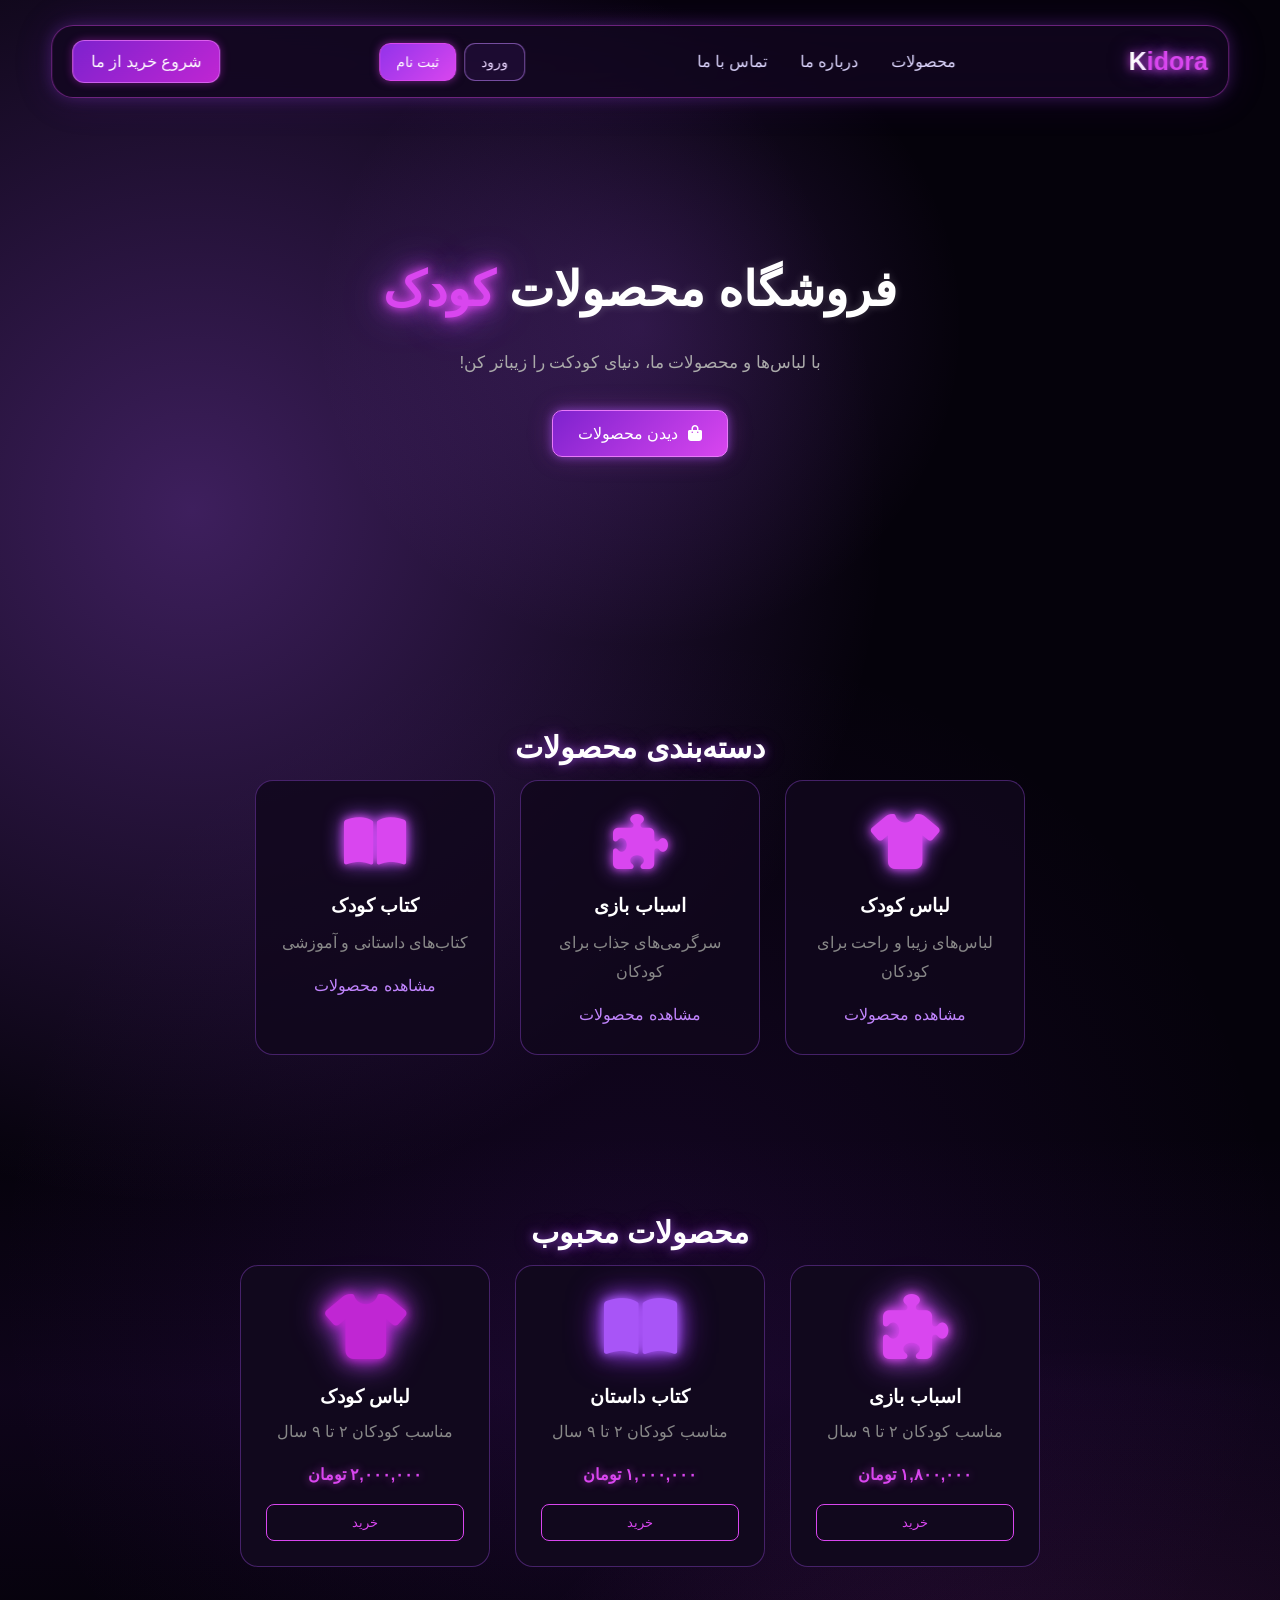
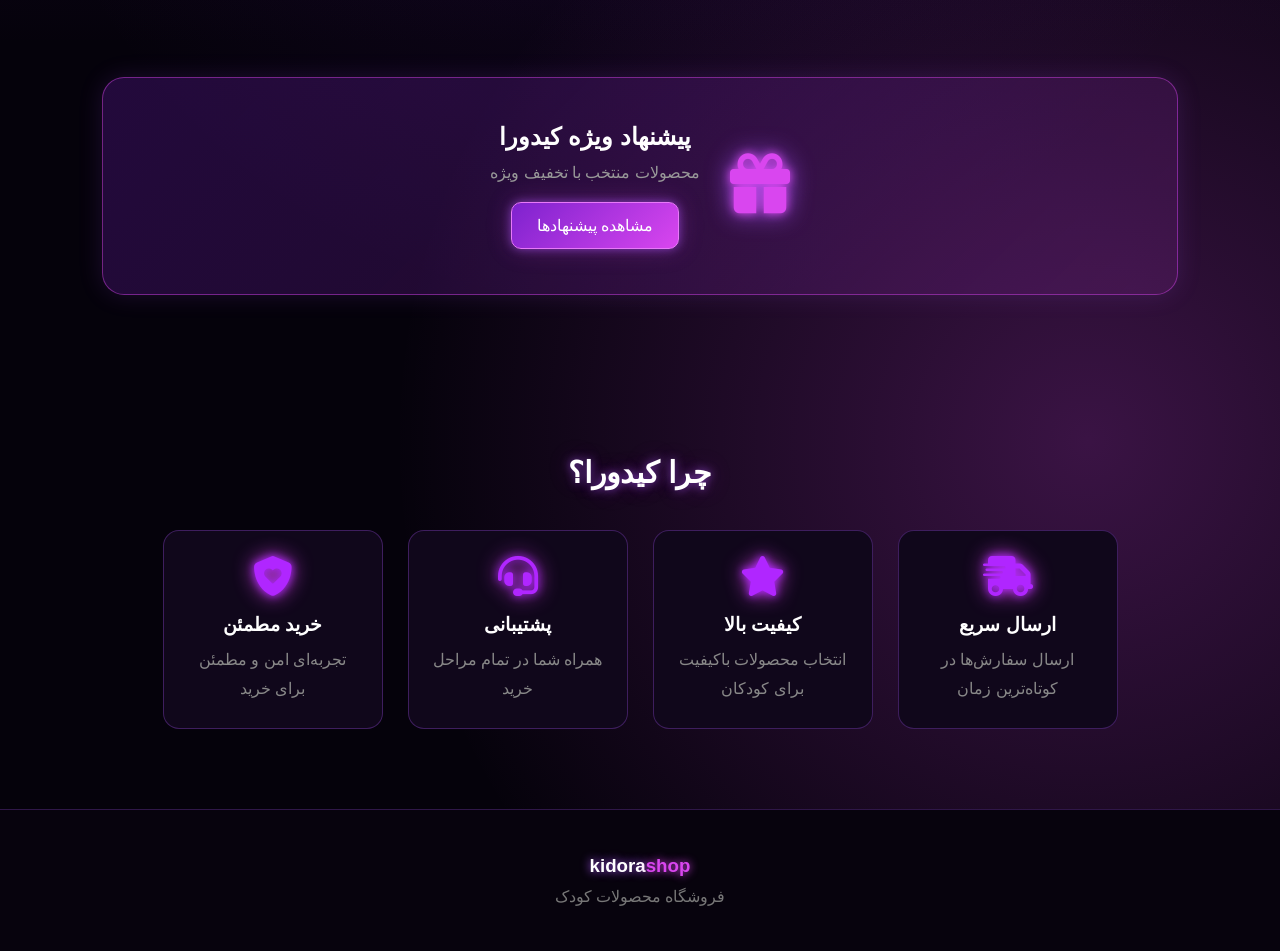
==== index.html @ d736cafd "Update website files" ====
<!DOCTYPE html>
<html lang="fa" dir="rtl">

<head>

    <meta charset="UTF-8">

    <meta name="viewport" content="width=device-width, initial-scale=1.0">

    <title>Kidora | فروشگاه کودک</title>

    <link rel="stylesheet" href="index.css">

    <!-- Font Awesome -->
    <link rel="stylesheet"
          href="https://cdnjs.cloudflare.com/ajax/libs/font-awesome/6.5.2/css/all.min.css">

</head>


<body>

    <nav class="navbar">

        <a href="index.html" class="logo">
            K<span>idora</span>
        </a>


        <input type="checkbox" id="menu-kidora">


        <ul class="menu">


            <li>
                <a href="../project/product.html">محصولات</a>
            </li>

            <li>
                <a href="../project/about.html">درباره ما</a>
            </li>

            <li>
                <a href="../project/contact.html">تماس با ما</a>
            </li>

        </ul>


        <!-- ورود و ثبت نام -->

        <div class="auth-links">

            <a href="login.html" class="login-link">
                ورود
            </a>

            <a href="register.html" class="register-link">
                ثبت نام
            </a>

        </div>


        <!-- شروع خرید -->

        <a href="#" class="contact">
            شروع خرید از ما
        </a>


        <!-- منوی موبایل -->

        <label for="menu-kidora" class="hamberger">

            <span class="open">☰</span>

            <span class="close">✕</span>

        </label>

    </nav>


    <!-- =========================
         HERO
         بخش جدید
    ========================== -->

    <section class="hero">

        <div>

            <h1>
                فروشگاه محصولات
                <span>کودک</span>
            </h1>

            <p>
                با لباس‌ها و محصولات ما،
                دنیای کودکت را زیباتر کن!
            </p>

            <a href="../project/product.html" class="btn">
                <i class="fa-solid fa-bag-shopping"></i>
                دیدن محصولات
            </a>

        </div>

    </section>


    <!-- =========================
         CATEGORIES
         بخش جدید
    ========================== -->

    <section class="categories">

        <h2>
            دسته‌بندی محصولات
        </h2>

        <div class="category-cards">


            <div class="category-card">

                <div class="category-icon">
                    <i class="fa-solid fa-shirt"></i>
                </div>

                <h3>
                    لباس کودک
                </h3>

                <p>
                    لباس‌های زیبا و راحت برای کودکان
                </p>

                <a href="../project/product.html">
                    مشاهده محصولات
                </a>

            </div>


            <div class="category-card">

                <div class="category-icon">
                    <i class="fa-solid fa-puzzle-piece"></i>
                </div>

                <h3>
                    اسباب بازی
                </h3>

                <p>
                    سرگرمی‌های جذاب برای کودکان
                </p>

                <a href="../project/product.html">
                    مشاهده محصولات
                </a>

            </div>


            <div class="category-card">

                <div class="category-icon">
                    <i class="fa-solid fa-book-open"></i>
                </div>

                <h3>
                    کتاب کودک
                </h3>

                <p>
                    کتاب‌های داستانی و آموزشی
                </p>

                <a href="../project/product.html">
                    مشاهده محصولات
                </a>

            </div>


        </div>

    </section>


    <!-- =========================
         POPULAR PRODUCTS
         بخش جدید
    ========================== -->

    <section class="product">

        <h2>
            محصولات محبوب
        </h2>


        <div class="cards">


            <div class="card">

                <div class="icon iconpink">
                    <i class="fa-solid fa-puzzle-piece"></i>
                </div>

                <h3>
                    اسباب بازی
                </h3>

                <p>
                    مناسب کودکان ۲ تا ۹ سال
                </p>

                <strong>
                    ۱,۸۰۰,۰۰۰ تومان
                </strong>

                <button type="button">
                    خرید
                </button>

            </div>


            <div class="card">

                <div class="icon iconpurple">
                    <i class="fa-solid fa-book-open"></i>
                </div>

                <h3>
                    کتاب داستان
                </h3>

                <p>
                    مناسب کودکان ۲ تا ۹ سال
                </p>

                <strong>
                    ۱,۰۰۰,۰۰۰ تومان
                </strong>

                <button type="button">
                    خرید
                </button>

            </div>


            <div class="card">

                <div class="icon iconviolet">
                    <i class="fa-solid fa-shirt"></i>
                </div>

                <h3>
                    لباس کودک
                </h3>

                <p>
                    مناسب کودکان ۲ تا ۹ سال
                </p>

                <strong>
                    ۲,۰۰۰,۰۰۰ تومان
                </strong>

                <button type="button">
                    خرید
                </button>

            </div>


        </div>

    </section>


    <!-- =========================
         SPECIAL OFFER
         بخش جدید
    ========================== -->

    <section class="offer">

        <div class="offer-icon">

            <i class="fa-solid fa-gift"></i>

        </div>


        <div>

            <h2>
                پیشنهاد ویژه کیدورا
            </h2>

            <p>
                محصولات منتخب با تخفیف ویژه
            </p>

            <a href="../project/product.html" class="btn">
                مشاهده پیشنهادها
            </a>

        </div>

    </section>


    <!-- =========================
         FEATURES
         بخش جدید
    ========================== -->

    <section class="features">

        <h2>
            چرا کیدورا؟
        </h2>


        <div class="feature-cards">


            <div class="feature">

                <i class="fa-solid fa-truck-fast"></i>

                <h3>
                    ارسال سریع
                </h3>

                <p>
                    ارسال سفارش‌ها در کوتاه‌ترین زمان
                </p>

            </div>


            <div class="feature">

                <i class="fa-solid fa-star"></i>

                <h3>
                    کیفیت بالا
                </h3>

                <p>
                    انتخاب محصولات باکیفیت برای کودکان
                </p>

            </div>


            <div class="feature">

                <i class="fa-solid fa-headset"></i>

                <h3>
                    پشتیبانی
                </h3>

                <p>
                    همراه شما در تمام مراحل خرید
                </p>

            </div>


            <div class="feature">

                <i class="fa-solid fa-shield-heart"></i>

                <h3>
                    خرید مطمئن
                </h3>

                <p>
                    تجربه‌ای امن و مطمئن برای خرید
                </p>

            </div>


        </div>

    </section>


    <!-- =========================
         FOOTER
         بخش جدید
    ========================== -->

    <footer>

        <h3>
            kidora<span>shop</span>
        </h3>

        <p>
            فروشگاه محصولات کودک
        </p>

    </footer>


</body>

</html>
---- index.css ----
/* =====================================================
   KIDORA - NEON PURPLE HOME
===================================================== */

*,
*::before,
*::after{
    margin: 0;
    padding: 0;
    box-sizing: border-box;
}
body{
    min-height: 100vh;
    font-family: tahoma,arial,sans-serif;
    background: 
    radial-gradient(circle at 15% 20%,rgba(168,85,247,0.35),transparent 30%),
    radial-gradient(circle at 85% 80%,rgba(217,70,239,0.25),transparent 30%),
    radial-gradient(circle at 50% 50%,rgba(126,34,206,0.12),transparent 45%),
    #05020b;

    color: #ffffff;
}

/* =====================================================
   NAVBAR
===================================================== */

.navbar{
    width: 92%;
    max-width: 1200px;

    position: fixed;
    top: 25px;
    left: 50%;
    transform: translateX(-50%);
    padding: 14px 20px;
    display: flex;
    align-items: center;
    justify-content: space-between;
    gap: 20px;

    background: rgba(18,7,32,0.78);
    border: 1px solid rgba(217, 70, 239, 0.45);
    border-radius: 22px;
    backdrop-filter: blur(20px);
    -webkit-backdrop-filter: blur(20px);
    box-shadow: 
    0 0 15px rgba(168,85,247,0.25),
    0 0 40px rgba(126,34,206,0.15);
    z-index: 1000;
}

/* =====================================================
   LOGO
===================================================== */

.logo {
    color: #ffffff;
    text-decoration: none;

    font-size: 25px;
    font-weight: bold;

    text-shadow:
        0 0 8px rgba(217, 70, 239, 0.8),
        0 0 20px rgba(168, 85, 247, 0.5);

    white-space: nowrap;
}

.logo span {
    color: #d946ef;

    text-shadow:
        0 0 8px #d946ef,
        0 0 18px #a855f7;
}


/* =====================================================
   MENU
===================================================== */

.menu {
    display: flex;
    align-items: center;
    gap: 5px;

    list-style: none;
}

.menu a {
    display: block;

    color: #ddd6fe;
    text-decoration: none;

    padding: 11px 14px;

    border-radius: 12px;

    transition: 0.3s ease;
}

.menu a:hover {
    color: #ffffff;

    background: rgba(168, 85, 247, 0.18);

    box-shadow:
        0 0 10px rgba(168, 85, 247, 0.25);

    text-shadow:
        0 0 8px #d946ef;
}


/* =====================================================
   LOGIN / REGISTER BUTTONS
===================================================== */

.auth-links {
    display: flex;
    align-items: center;
    gap: 8px;
}

.auth-links a {
    text-decoration: none;
    padding: 10px 16px;

    border-radius: 11px;

    font-size: 14px;

    transition: 0.3s ease;
}

.login-link {
    color: #e9d5ff;

    border: 1px solid rgba(192, 132, 252, 0.55);

    background: rgba(168, 85, 247, 0.08);
}

.login-link:hover {
    color: #ffffff;

    background: rgba(168, 85, 247, 0.2);

    box-shadow:
        0 0 10px rgba(168, 85, 247, 0.5);
}

.register-link {
    color: #ffffff;

    background: linear-gradient(
        135deg,
        #9333ea,
        #d946ef
    );

    border: 1px solid #d946ef;

    box-shadow:
        0 0 8px rgba(217, 70, 239, 0.5);
}

.register-link:hover {
    transform: translateY(-2px);

    box-shadow:
        0 0 10px #d946ef,
        0 0 25px rgba(217, 70, 239, 0.6);
}


/* =====================================================
   CONTACT / START SHOPPING
===================================================== */

.contact {
    color: #ffffff;

    text-decoration: none;

    padding: 11px 18px;

    border-radius: 12px;

    background: linear-gradient(
        135deg,
        #7e22ce,
        #c026d3
    );

    border: 1px solid rgba(232, 121, 249, 0.7);

    box-shadow:
        0 0 8px rgba(192, 38, 211, 0.45);

    transition: 0.3s ease;

    white-space: nowrap;
}

.contact:hover {
    transform: translateY(-2px);

    box-shadow:
        0 0 10px #d946ef,
        0 0 25px rgba(168, 85, 247, 0.55);
}


/* =====================================================
   MOBILE MENU CHECKBOX
===================================================== */

#menu-kidora {
    display: none;
}


/* =====================================================
   HAMBURGER
===================================================== */

.hamberger {
    display: none;

    width: 45px;
    height: 45px;

    align-items: center;
    justify-content: center;

    border-radius: 12px;

    background: rgba(168, 85, 247, 0.18);

    border: 1px solid rgba(217, 70, 239, 0.5);

    color: #ffffff;

    font-size: 25px;

    cursor: pointer;

    box-shadow:
        0 0 10px rgba(168, 85, 247, 0.25);
}

.hamberger .close {
    display: none;
}


/* =====================================================
   RESPONSIVE
===================================================== */

@media (max-width: 1200px) {

    .navbar {
        flex-wrap: wrap;
    }

    .hamberger {
        display: flex;
    }

    .menu,
    .contact,
    .auth-links {
        display: none;
        width: 100%;
    }


    #menu-kidora:checked ~ .menu {
        display: flex;

        flex-direction: column;
        align-items: stretch;

        width: 100%;

        margin-top: 12px;
        padding-top: 12px;

        border-top: 1px solid rgba(217, 70, 239, 0.35);

        animation: showMenu 0.3s ease;
    }

    #menu-kidora:checked ~ .menu li a {
        text-align: center;
    }


    #menu-kidora:checked ~ .auth-links {
        display: flex;

        justify-content: center;

        width: 100%;

        margin-top: 10px;
    }


    #menu-kidora:checked ~ .contact {
        display: block;

        width: 100%;

        margin-top: 10px;

        text-align: center;
    }


    #menu-kidora:checked ~ .hamberger .open {
        display: none;
    }

    #menu-kidora:checked ~ .hamberger .close {
        display: inline;
    }
}


/* =====================================================
   ANIMATION
===================================================== */

@keyframes showMenu {

    from {
        opacity: 0;
        transform: translateY(-10px);
    }

    to {
        opacity: 1;
        transform: translateY(0);
    }
}


/* =====================================================
   SMALL MOBILE
===================================================== */

@media (max-width: 480px) {

    .navbar {
        top: 15px;
        width: 94%;
        padding: 12px 14px;
    }

    .logo {
        font-size: 21px;
    }

    .auth-links {
        flex-direction: column;
    }

    .auth-links a {
        width: 100%;
        text-align: center;
    }
}

/* =====================================================
   HOME - HERO
===================================================== */

.hero {
    min-height: 650px;

    display: flex;
    justify-content: center;
    align-items: center;

    text-align: center;

    padding: 140px 8% 80px;

    position: relative;

    background:
        radial-gradient(
            circle at center,
            rgba(168, 85, 247, 0.18),
            transparent 45%
        );
}


.hero h1 {
    font-size: 48px;

    margin-bottom: 20px;

    line-height: 1.5;

    text-shadow:
        0 0 10px rgba(255,255,255,0.2);
}


.hero h1 span {
    color: #d946ef;

    text-shadow:
        0 0 8px #d946ef,
        0 0 20px #d946ef,
        0 0 40px #a855f7;
}


.hero p {
    color: #aaa;

    font-size: 17px;

    line-height: 2;

    margin-bottom: 30px;
}


/* =====================================================
   BUTTON
===================================================== */

.btn {
    display: inline-flex;

    align-items: center;
    justify-content: center;

    gap: 10px;

    padding: 13px 25px;

    color: #ffffff;

    text-decoration: none;

    border-radius: 10px;

    background: linear-gradient(
        135deg,
        #7e22ce,
        #d946ef
    );

    border: 1px solid #e879f9;

    box-shadow:
        0 0 10px rgba(168,85,247,0.6),
        0 0 25px rgba(217,70,239,0.25);

    transition: 0.3s ease;
}


.btn:hover {

    transform: translateY(-3px);

    box-shadow:
        0 0 12px #d946ef,
        0 0 30px rgba(217,70,239,0.7),
        0 0 50px rgba(168,85,247,0.3);
}


/* =====================================================
   CATEGORIES
===================================================== */

.categories {

    padding: 80px 8%;

    text-align: center;
}


.categories h2,
.product h2,
.features h2 {

    font-size: 30px;

    margin-bottom: 15px;

    color: #ffffff;

    text-shadow:
        0 0 10px rgba(168,85,247,0.7),
        0 0 25px rgba(217,70,239,0.25);
}


.section-text {

    color: #888;

    margin-bottom: 40px;
}


/* =====================================================
   CATEGORY CARDS
===================================================== */

.category-cards {

    display: flex;

    justify-content: center;

    gap: 25px;

    flex-wrap: wrap;
}


.category-card {

    width: 240px;

    padding: 30px 20px;

    background: rgba(17,8,29,0.85);

    border: 1px solid rgba(168,85,247,0.35);

    border-radius: 18px;

    transition: 0.3s ease;
}


.category-card:hover {

    transform: translateY(-8px);

    border-color: #d946ef;

    box-shadow:
        0 0 12px rgba(217,70,239,0.6),
        0 0 30px rgba(168,85,247,0.25);
}


.category-icon {

    font-size: 55px;

    margin-bottom: 20px;

    color: #d946ef;

    text-shadow:
        0 0 8px #d946ef,
        0 0 20px #a855f7;
}


.category-card h3 {

    margin-bottom: 12px;
}


.category-card p {

    color: #888;

    line-height: 1.8;

    margin-bottom: 18px;
}


.category-card a {

    color: #c084fc;

    text-decoration: none;

    transition: 0.3s;
}


.category-card a:hover {

    color: #ffffff;

    text-shadow:
        0 0 10px #d946ef;
}


/* =====================================================
   POPULAR PRODUCTS
===================================================== */

.product {

    padding: 80px 8%;

    text-align: center;

    background:
        linear-gradient(
            180deg,
            transparent,
            rgba(126,34,206,0.08),
            transparent
        );
}


.cards {

    display: flex;

    justify-content: center;

    gap: 25px;

    flex-wrap: wrap;
}


.card {

    width: 250px;

    padding: 25px;

    background: #11081d;

    border-radius: 18px;

    border: 1px solid rgba(168,85,247,0.35);

    transition: 0.3s ease;
}


.card:hover {

    transform: translateY(-8px);

    border-color: #d946ef;

    box-shadow:
        0 0 12px rgba(217,70,239,0.5),
        0 0 30px rgba(168,85,247,0.25);
}


.icon {

    font-size: 65px;

    margin-bottom: 20px;
}


.iconpink {

    color: #d946ef;

    text-shadow:
        0 0 8px #d946ef,
        0 0 20px #d946ef,
        0 0 35px #a855f7;
}


.iconpurple {

    color: #a855f7;

    text-shadow:
        0 0 8px #a855f7,
        0 0 20px #a855f7,
        0 0 35px #7e22ce;
}


.iconviolet {

    color: #c026d3;

    text-shadow:
        0 0 8px #c026d3,
        0 0 20px #c026d3,
        0 0 35px #a855f7;
}


.card h3 {

    margin-bottom: 10px;
}


.card p {

    color: #888;

    margin-bottom: 20px;

    line-height: 1.7;
}


.card strong {

    display: block;

    color: #d946ef;

    margin-bottom: 20px;

    text-shadow:
        0 0 8px rgba(217,70,239,0.7);
}


.card button {

    width: 100%;

    padding: 10px;

    border: 1px solid #d946ef;

    border-radius: 8px;

    background: transparent;

    color: #d946ef;

    cursor: pointer;

    transition: 0.3s ease;
}


.card button:hover {

    background: #d946ef;

    color: #ffffff;

    box-shadow:
        0 0 10px #d946ef,
        0 0 25px rgba(217,70,239,0.7);
}


/* =====================================================
   SPECIAL OFFER
===================================================== */

.offer {

    width: 84%;

    max-width: 1100px;

    margin: 30px auto 80px;

    padding: 45px;

    display: flex;

    align-items: center;

    justify-content: center;

    gap: 30px;

    text-align: center;

    background:
        linear-gradient(
            135deg,
            rgba(126,34,206,0.25),
            rgba(217,70,239,0.12)
        );

    border: 1px solid rgba(217,70,239,0.45);

    border-radius: 22px;

    box-shadow:
        0 0 25px rgba(168,85,247,0.15);
}


.offer-icon {

    font-size: 60px;

    color: #d946ef;

    text-shadow:
        0 0 10px #d946ef,
        0 0 25px #a855f7;
}


.offer h2 {

    margin-bottom: 12px;

    color: #ffffff;
}


.offer p {

    color: #999;

    margin-bottom: 20px;
}


/* =====================================================
   FEATURES
===================================================== */

.features {

    padding: 80px 8%;

    text-align: center;
}


.feature-cards {

    display: flex;

    justify-content: center;

    gap: 25px;

    flex-wrap: wrap;

    margin-top: 40px;
}


.feature {

    width: 220px;

    padding: 25px 20px;

    background: #10071b;

    border: 1px solid rgba(168,85,247,0.3);

    border-radius: 16px;

    transition: 0.3s ease;
}


.feature:hover {

    transform: translateY(-6px);

    border-color: #d946ef;

    box-shadow:
        0 0 20px rgba(217,70,239,0.25);
}


.feature > i {

    font-size: 40px;

    color: #b026ff;

    margin-bottom: 18px;

    text-shadow:
        0 0 8px #b026ff,
        0 0 20px #d946ef;
}


.feature h3 {

    margin-bottom: 10px;
}


.feature p {

    color: #888;

    line-height: 1.8;
}


/* =====================================================
   FOOTER
===================================================== */

footer {

    text-align: center;

    padding: 45px 20px;

    border-top: 1px solid rgba(168,85,247,0.25);

    background: #07030d;

    color: #777;
}


footer h3 {

    color: #ffffff;

    margin-bottom: 10px;

    text-shadow:
        0 0 10px #a855f7;
}


footer h3 span {

    color: #d946ef;

    text-shadow:
        0 0 8px #d946ef;
}


/* =====================================================
   RESPONSIVE - HOME
===================================================== */

@media (max-width: 768px) {

    .hero {

        min-height: 550px;

        padding: 130px 20px 60px;
    }


    .hero h1 {

        font-size: 34px;
    }


    .hero p {

        font-size: 15px;
    }


    .categories,
    .product,
    .features {

        padding: 60px 20px;
    }


    .category-card,
    .card,
    .feature {

        width: 100%;

        max-width: 320px;
    }


    .offer {

        width: 90%;

        padding: 35px 20px;

        flex-direction: column;
    }

}


@media (max-width: 480px) {

    .hero h1 {

        font-size: 28px;
    }


    .categories h2,
    .product h2,
    .features h2 {

        font-size: 25px;
    }


    .btn {

        width: 100%;

        max-width: 280px;
    }

}
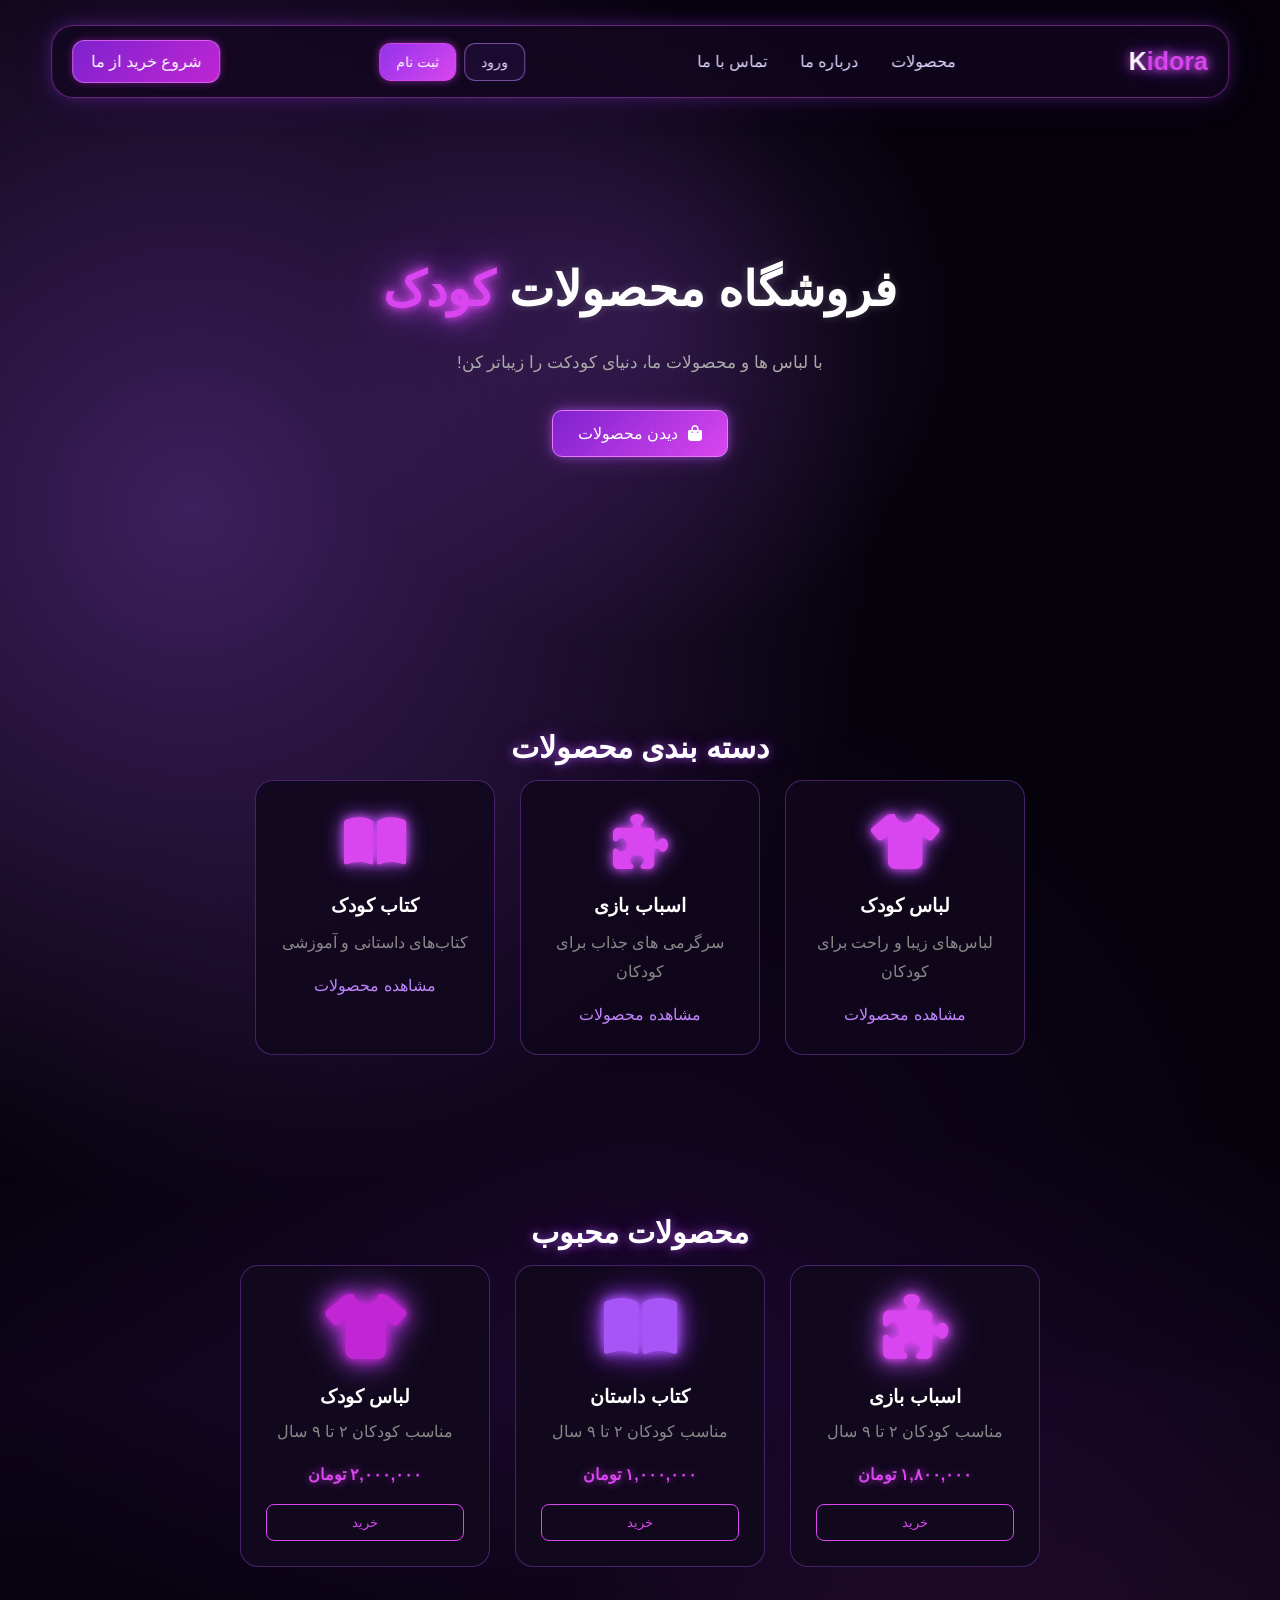
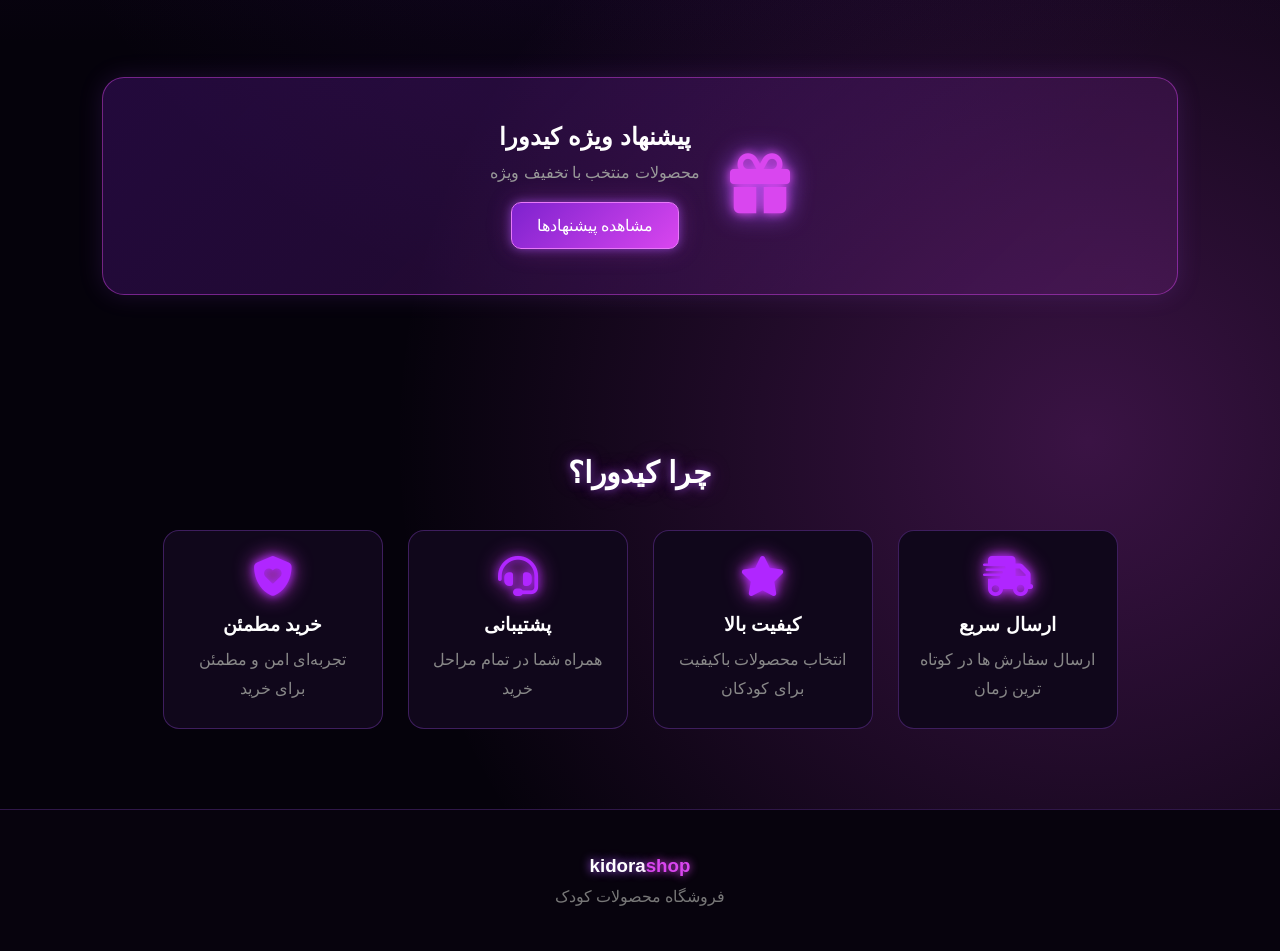
==== commit c5ef7c08: "Fix product page links" ====
--- a/index.html
+++ b/index.html
@@ -34,15 +34,15 @@
 
 
             <li>
-                <a href="../project/product.html">محصولات</a>
+                <a href="product.html">محصولات</a>
             </li>
 
             <li>
-                <a href="../project/about.html">درباره ما</a>
+                <a href="about.html">درباره ما</a>
             </li>
 
             <li>
-                <a href="../project/contact.html">تماس با ما</a>
+                <a href="contact.html">تماس با ما</a>
             </li>
 
         </ul>
@@ -98,11 +98,11 @@
             </h1>
 
             <p>
-                با لباس‌ها و محصولات ما،
+                با لباس ها و محصولات ما،
                 دنیای کودکت را زیباتر کن!
             </p>
 
-            <a href="../project/product.html" class="btn">
+            <a href="product.html" class="btn">
                 <i class="fa-solid fa-bag-shopping"></i>
                 دیدن محصولات
             </a>
@@ -120,7 +120,7 @@
     <section class="categories">
 
         <h2>
-            دسته‌بندی محصولات
+            دسته بندی محصولات
         </h2>
 
         <div class="category-cards">
@@ -140,7 +140,7 @@
                     لباس‌های زیبا و راحت برای کودکان
                 </p>
 
-                <a href="../project/product.html">
+                <a href="product.html">
                     مشاهده محصولات
                 </a>
 
@@ -158,10 +158,10 @@
                 </h3>
 
                 <p>
-                    سرگرمی‌های جذاب برای کودکان
-                </p>
-
-                <a href="../project/product.html">
+                    سرگرمی های جذاب برای کودکان
+                </p>
+
+                <a href="product.html">
                     مشاهده محصولات
                 </a>
 
@@ -182,7 +182,7 @@
                     کتاب‌های داستانی و آموزشی
                 </p>
 
-                <a href="../project/product.html">
+                <a href="product.html">
                     مشاهده محصولات
                 </a>
 
@@ -313,7 +313,7 @@
                 محصولات منتخب با تخفیف ویژه
             </p>
 
-            <a href="../project/product.html" class="btn">
+            <a href="product.html" class="btn">
                 مشاهده پیشنهادها
             </a>
 
@@ -346,7 +346,7 @@
                 </h3>
 
                 <p>
-                    ارسال سفارش‌ها در کوتاه‌ترین زمان
+                    ارسال سفارش ها در کوتاه ترین زمان
                 </p>
 
             </div>
